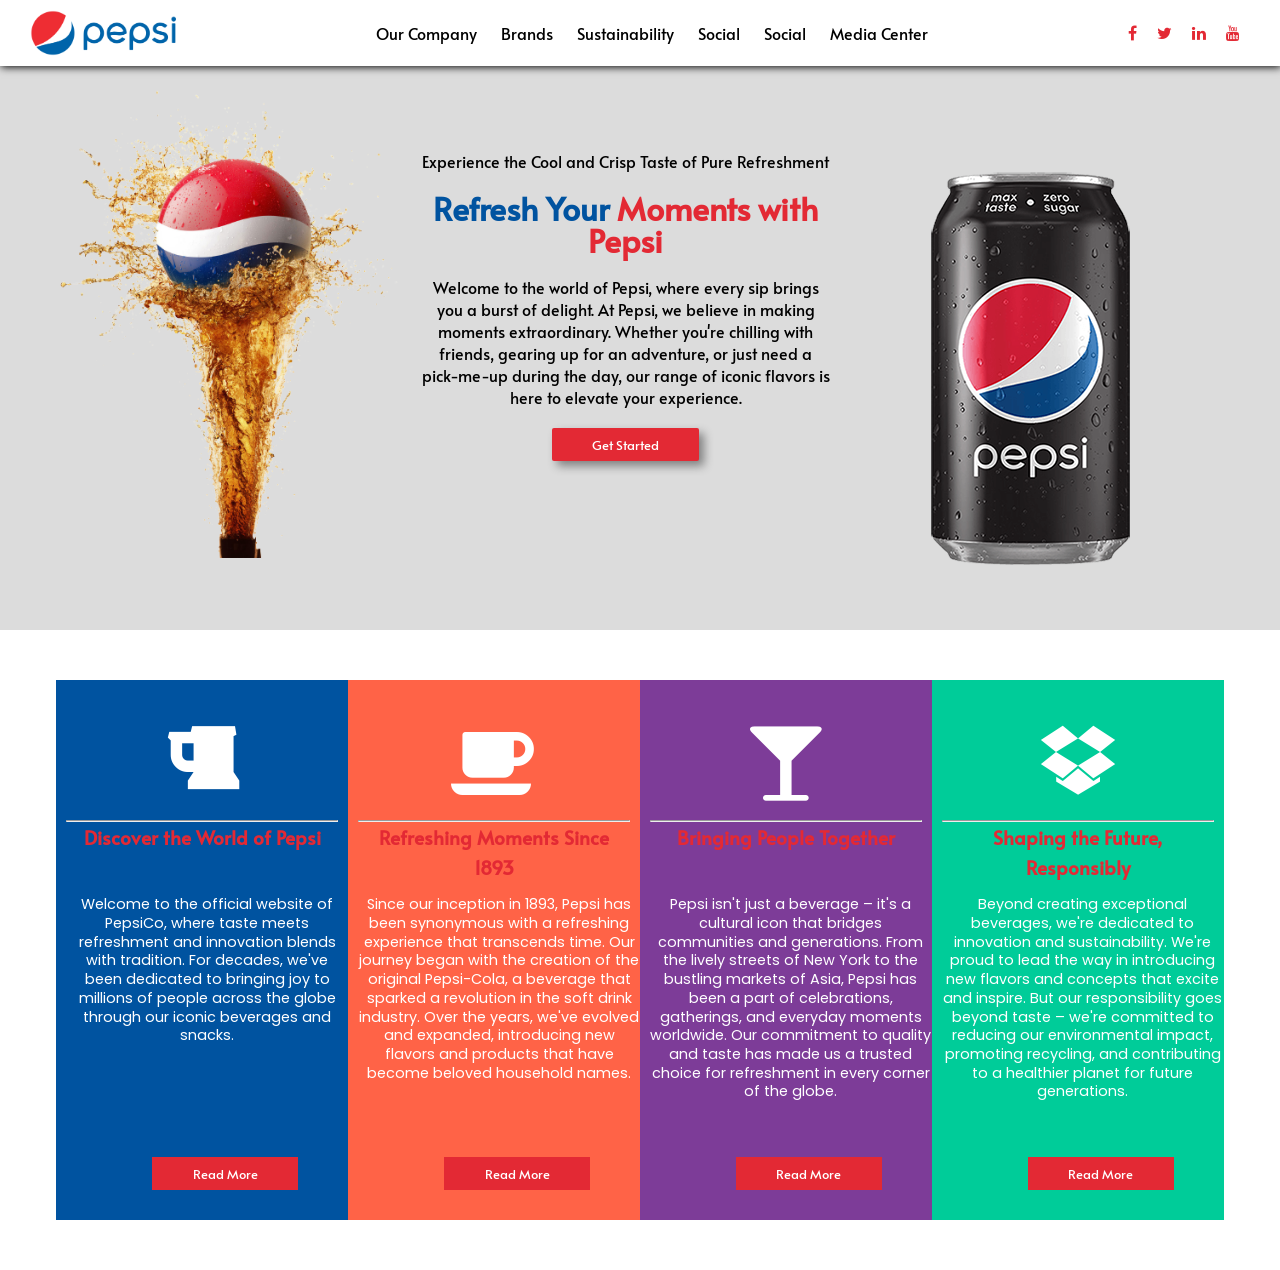
==== pepsi.html @ 83c87e74 "First Commit" ====
<!DOCTYPE html>
<html lang="en">
<head>
    <meta charset="UTF-8">
    <meta name="viewport" content="width=device-width, initial-scale=1.0">
    <link rel="stylesheet" href="https://cdnjs.cloudflare.com/ajax/libs/font-awesome/4.7.0/css/font-awesome.min.css">
    <!-- <link rel="stylesheet" href="https://cdn.jsdelivr.net/npm/bootstrap@5.3.0/dist/css/bootstrap.min.css"> -->
    <link rel="stylesheet" href="pepsi.css">
    <title>Pepsi</title>
</head>
<body>
     <!-- HEADER -->
    <nav>
        <img src="pepsi images/logo.png" alt="" class="logo">
        <ul>
            <li>
                <a href="">Our Company</a></li>
            <li>
                <a href="">Brands</a>
            </li>
            <li>
                <a href="">Sustainability</a>
            </li>
            <li>
                <a href="">Social</a>
            </li>
            <li>
                <a href="">Social</a>
            </li>
            <li>
                <a href="">Media Center</a>
            </li>
        </ul>
       <div class="icons">
            <i class="fa fa-facebook" aria-hidden="true"></i>
            <i class="fa fa-twitter" aria-hidden="true"></i>
            <i class="fa fa-linkedin" aria-hidden="true"></i>
            <i class="fa fa-youtube" aria-hidden="true"></i>
       </div>
    </nav>

    <!-- HERO SECTION -->
    <div class="hero">
        <img src="pepsi images/Pepsi Splash.png" alt="" class="hero_1">
        <div class="hero_content">
            <p>Experience the Cool and Crisp Taste of Pure Refreshment</p>
            <h1>Refresh Your <span>Moments with Pepsi</span> </h1>
            <p>Welcome to the world of Pepsi, where every sip brings you a burst of delight.
            At Pepsi, we believe in making moments extraordinary. Whether you're chilling with friends, gearing up for an adventure, or just need a pick-me-up during the day, our range of iconic flavors is here to elevate your experience.</p>

            <button class="cta">Get Started</button>
        </div>

        <img src="pepsi images/hero.png" alt="" class="hero_2">
    </div>

    <!-- ABOUT US SECTION -->
    <div class="about_us">
        <div class="card_section">
            <div class="card card_1">
                <i class="fa fa-beer" aria-hidden="true"></i>
                <div class="about_content">
                    <!-- <p>About PepsiCo</p> -->
                    <hr>
                    <h1>Discover the World of Pepsi</h1>
                    <p>Welcome to the official website of PepsiCo, where taste meets refreshment and innovation blends with tradition. For decades, we've been dedicated to bringing joy to millions of people across the globe through our iconic beverages and snacks.</p>
                    <button type="button" class="btn btn-danger about_btn">Read More </button>
                </div>
            </div>

            <!-- card_2 -->
            <div class="card card_2">
                <i class="fa fa-coffee" aria-hidden="true"></i>
                <div class="about_content">
                    <!-- <p>Our Legacy</p> -->
                    <hr>
                    <h1>Refreshing Moments Since 1893</h1>
                    <p>Since our inception in 1893, Pepsi has been synonymous with a refreshing experience that transcends time. Our journey began with the creation of the original Pepsi-Cola, a beverage that sparked a revolution in the soft drink industry. Over the years, we've evolved and expanded, introducing new flavors and products that have become beloved household names.</p>
                    <button type="button" class="btn btn-danger about_btn">Read More </button>
                </div>
            </div>

            <!-- Card_3 -->
            <div class="card card_3">
                <i class="fa fa-glass" aria-hidden="true"></i>
                <div class="about_content">
                    <!-- <p>A Global Icon</p> -->
                    <hr>
                    <h1>Bringing People Together</h1>
                    <p>Pepsi isn't just a beverage – it's a cultural icon that bridges communities and generations. From the lively streets of New York to the bustling markets of Asia, Pepsi has been a part of celebrations, gatherings, and everyday moments worldwide. Our commitment to quality and taste has made us a trusted choice for refreshment in every corner of the globe.</p>
                    <button type="button" class="btn btn-danger about_btn">Read More </button>
                </div>
            </div>

            <!-- Card_4 -->
            <div class="card card_4">
                <i class="fa fa-dropbox" aria-hidden="true"></i>
                <div class="about_content">
                    <!-- <p>Innovation and Sustainability</p> -->
                    <hr>
                    <h1>Shaping the Future, Responsibly</h1>
                    <p>Beyond creating exceptional beverages, we're dedicated to innovation and sustainability. We're proud to lead the way in introducing new flavors and concepts that excite and inspire. But our responsibility goes beyond taste – we're committed to reducing our environmental impact, promoting recycling, and contributing to a healthier planet for future generations.</p>
                    <button type="button" class="btn btn-danger about_btn">Read More </button>
                </div>
            </div>
        </div>
    </div>
</body>
</html>
---- pepsi.css ----
@import url('https://fonts.googleapis.com/css2?family=Alata&family=Montserrat:ital,wght@0,100;0,200;0,300;0,400;0,500;0,600;0,700;0,800;0,900;1,100;1,200;1,300;1,400;1,600;1,700;1,800;1,900&family=Poppins:ital,wght@0,100;0,400;0,500;0,600;0,700;0,800;0,900;1,100;1,400;1,500;1,600;1,700;1,800;1,900&display=swap');
@font-face {
    font-family: cocacola;
    src: url(fonts/Loki\ Cola.TTF);
}
@font-face {
    font-family: tesla;
    src: url(fonts/TESLA.ttf);
}
:root {
    --pepsi-blue: #0053a0;
    --pepsi-red: #e32934;
  }

*{
    padding: 0px;
    margin: 0px;
    font-family: 'Alata', sans-serif;
    box-sizing: border-box;
}
body{
    overflow-x: hidden;
}
nav{
   display: flex;
   justify-content: space-between;
   padding: 10px 30px;
   background-color: rgb(255, 255, 255);
   color: black;
   align-items: center;
   box-shadow: .5px .5px 8px;
   position: fixed;
   z-index: 3;
}

.logo{
    width:12%;
}

nav ul{
    display: flex;
    list-style: none;
    gap:24px;
}

nav ul li a:hover{
    color: var(--pepsi-red);
}
nav ul li a{
    text-decoration: none;
    color: black;
}
.icons{
   width: 10%;
   display: flex;
   gap:20px;
}
.icons .fa{
    color:var(--pepsi-red);
}
.icons .fa:hover{
   color: rgb(0, 0, 0);
}

.hero{
    background-color: gainsboro;
    height: 70vh;
    display: flex;
    justify-content:space-between;
    padding: 50px;
    align-items: center;
    position: relative;
}
.hero_1{
    transition: transform 0.3s, opacity 0.3s; 
    width: 31.5%;
}
.hero_content{
    width: 60%;
    font-family: Montserrat;
    text-align: center;
}

.hero_content h1{
    color: var(--pepsi-blue);
    line-height: 1;
    margin: 20px 0px;
}
.hero_content h1 span{
    color: var(--pepsi-red);
}
.hero_content p{
    font-weight: 300;
}
.cta{
    background-color: #e32934;
    margin: 20px 0px;
    height: 33px;
    padding: 0px 40px;
    border: none;
    color: white;
    border-radius: 2px;
    box-shadow: 5px 5px 10px gray;
    transition:all .3s;
}
.cta:hover{
    background-color: #a00000;
    transform: translateY(-2px);
}
.hero_2{
    margin-top: 100px;
    width: 40%;
}

/* About Us Section */
.about_us{
    margin: 30px 0px;
    padding: 20px 0px;
}
.card_section{
    width: 95%;
    display: flex;
    justify-content: center;
    margin: auto;
    /* gap:1%; */
    flex-wrap: wrap;
}
.card{
    min-width: 250px;
    width: 24%;
    padding: 20px 10px;
    text-align: center;
    color: white;
    position: relative;
    height: 60vh;
    /* border-radius: 4px; */
}
.card_1{
    background-color: #0053A0;
}
.card_2{
    background-color: #FF6347;
}
/* .card_2 .about_btn{
    background-color: var(--pepsi-);
} */
.card_3{
    background-color:  #7D3C98;
}
.card_4{
    background-color: #00CC99;
}

.card .fa{ 
    font-size: 80px;
    margin:20px auto;
}
.card p{
    margin:10px 0px;
    font-size: .9rem;
    font-family: "Poppins";
    line-height: 1.3;
    position: absolute;
    top:38%;
}
.about_content h1{
    line-height: 1.9rem;
    font-size: 1.2rem;
    color: var(--pepsi-red);
    font-weight: 900;
}
.about_btn{
   position: absolute;
   bottom: 30px;
   margin-left: -50px;
   width: 50%;
   border: none;
   height: 33px;
   background-color: var(--pepsi-red);
   color: white;
}
.about_btn:hover{
    background-color: #d64952;
}
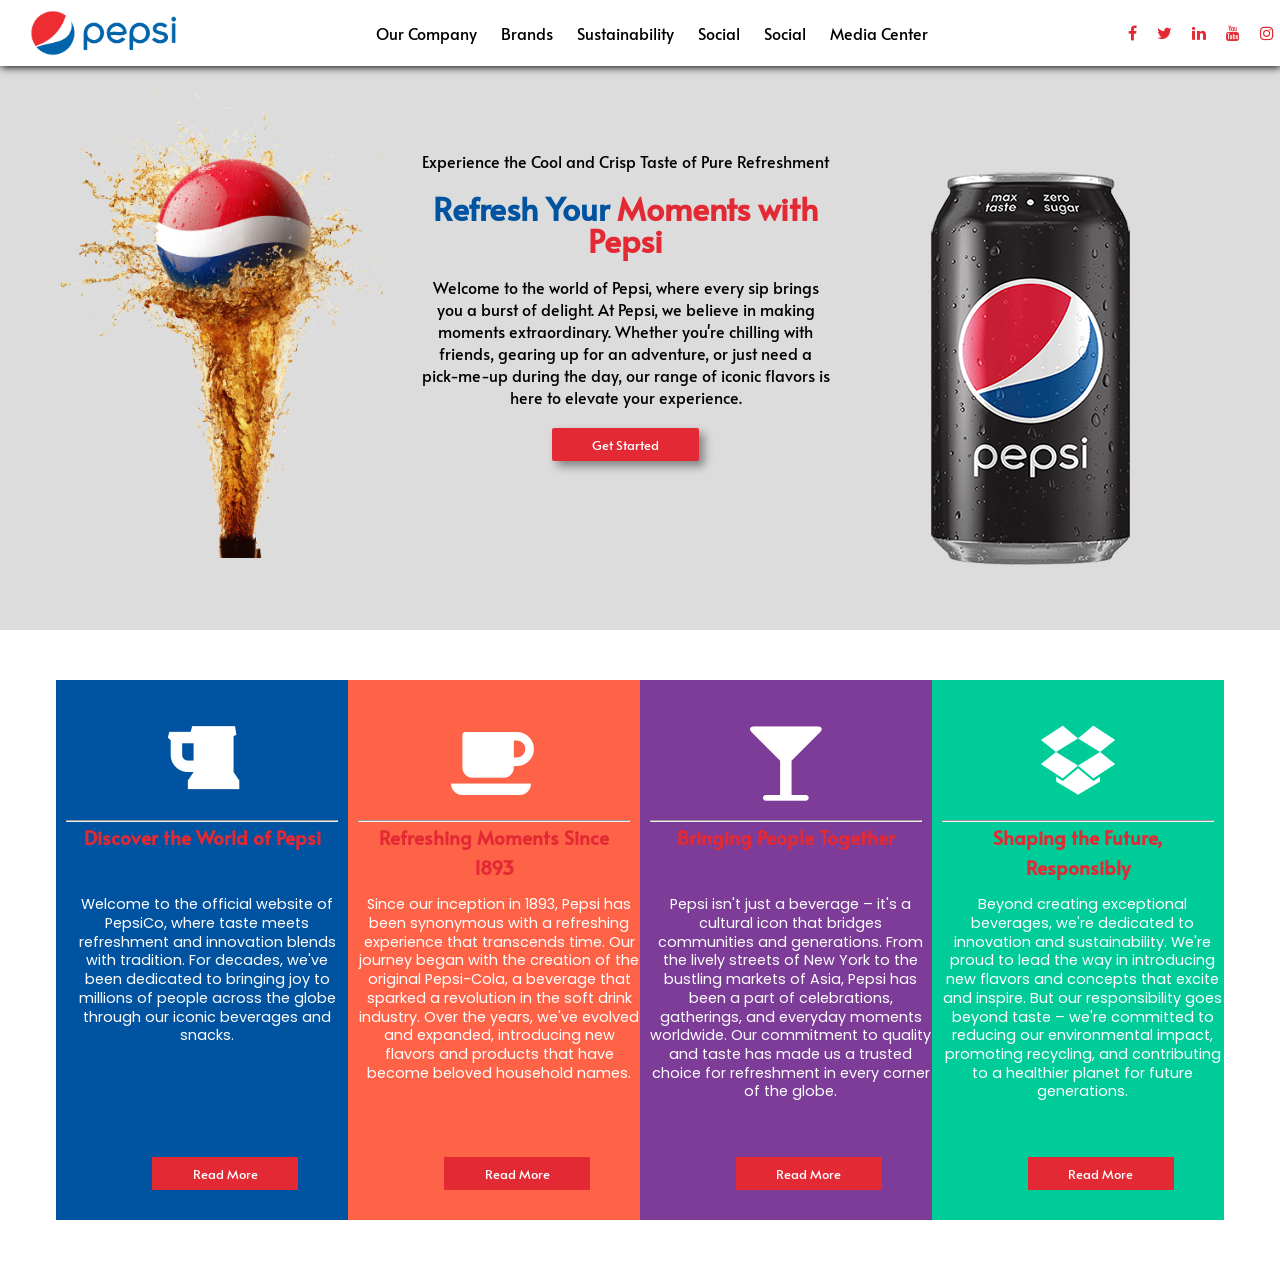
==== commit ce1d3d49: "Second Commit" ====
--- a/pepsi.html
+++ b/pepsi.html
@@ -36,6 +36,7 @@
             <i class="fa fa-twitter" aria-hidden="true"></i>
             <i class="fa fa-linkedin" aria-hidden="true"></i>
             <i class="fa fa-youtube" aria-hidden="true"></i>
+            <i class="fa fa-instagram" aria-hidden="true"></i>
        </div>
     </nav>
 
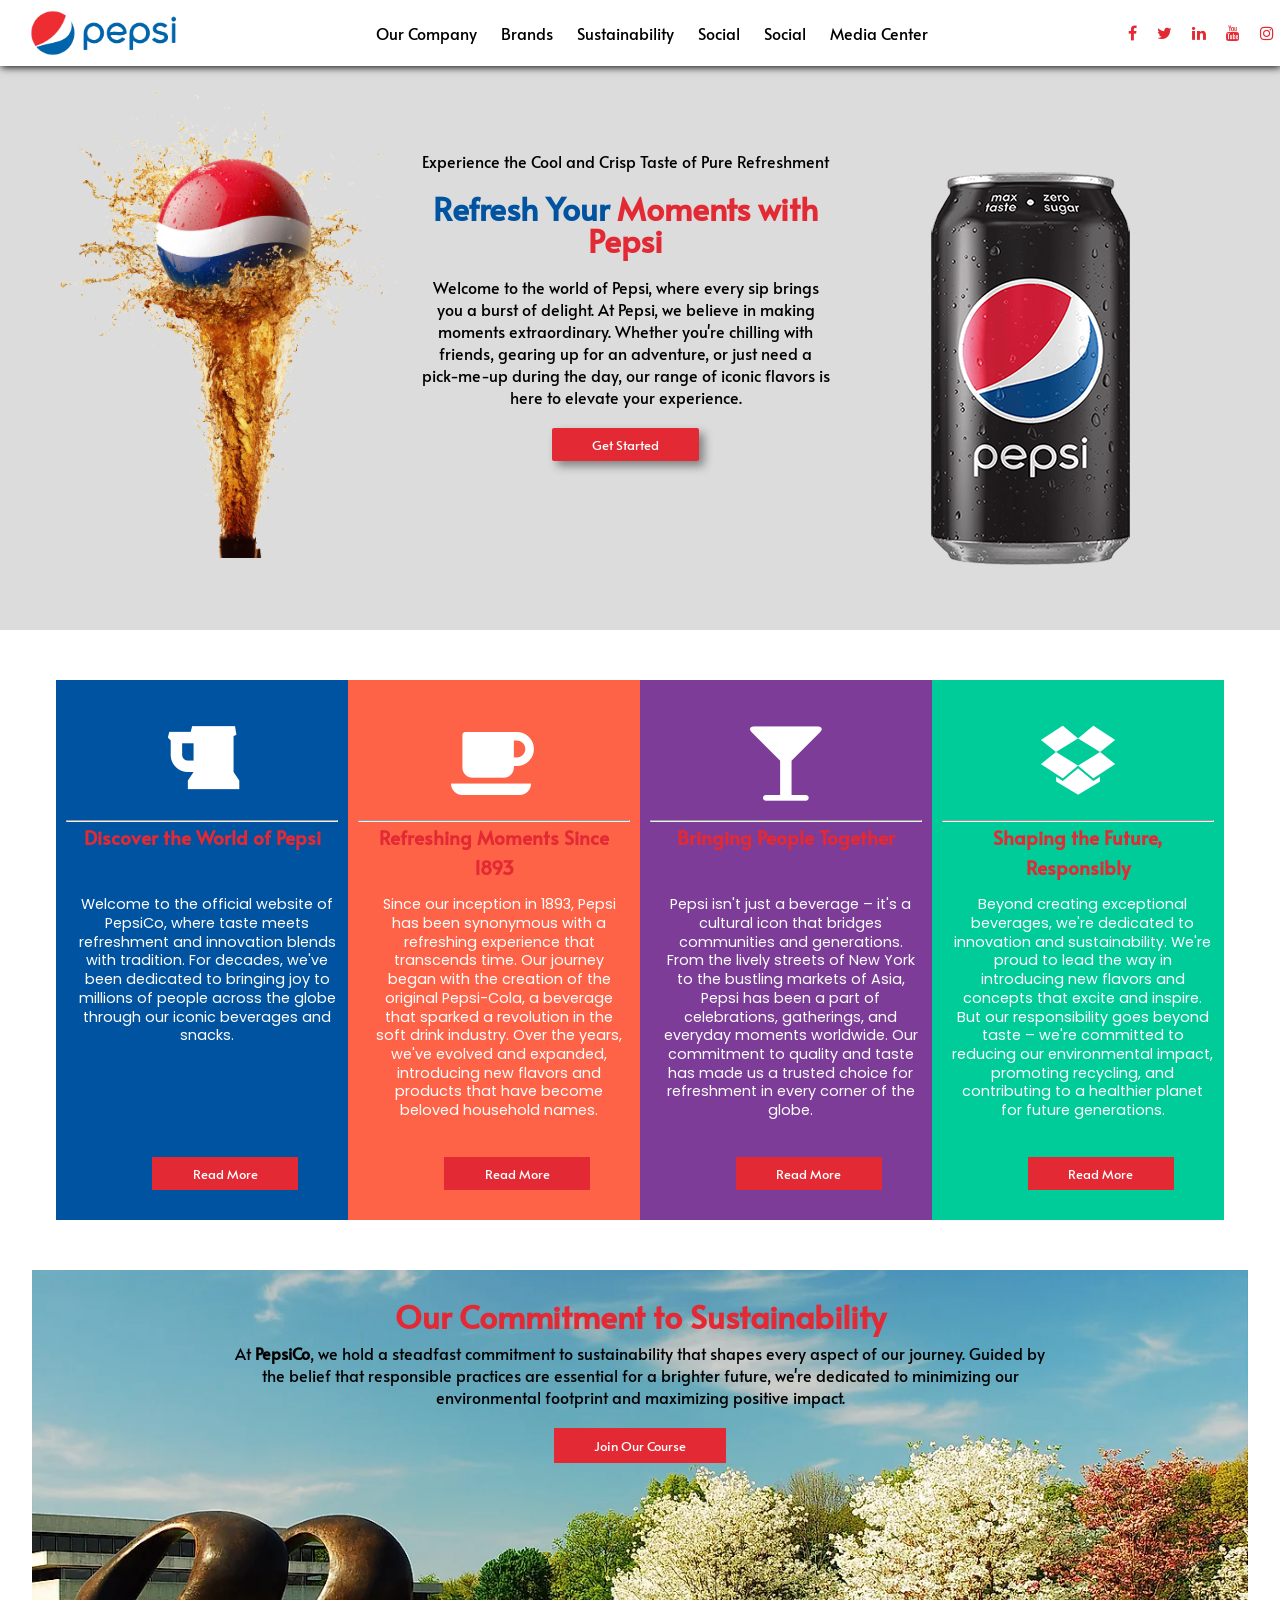
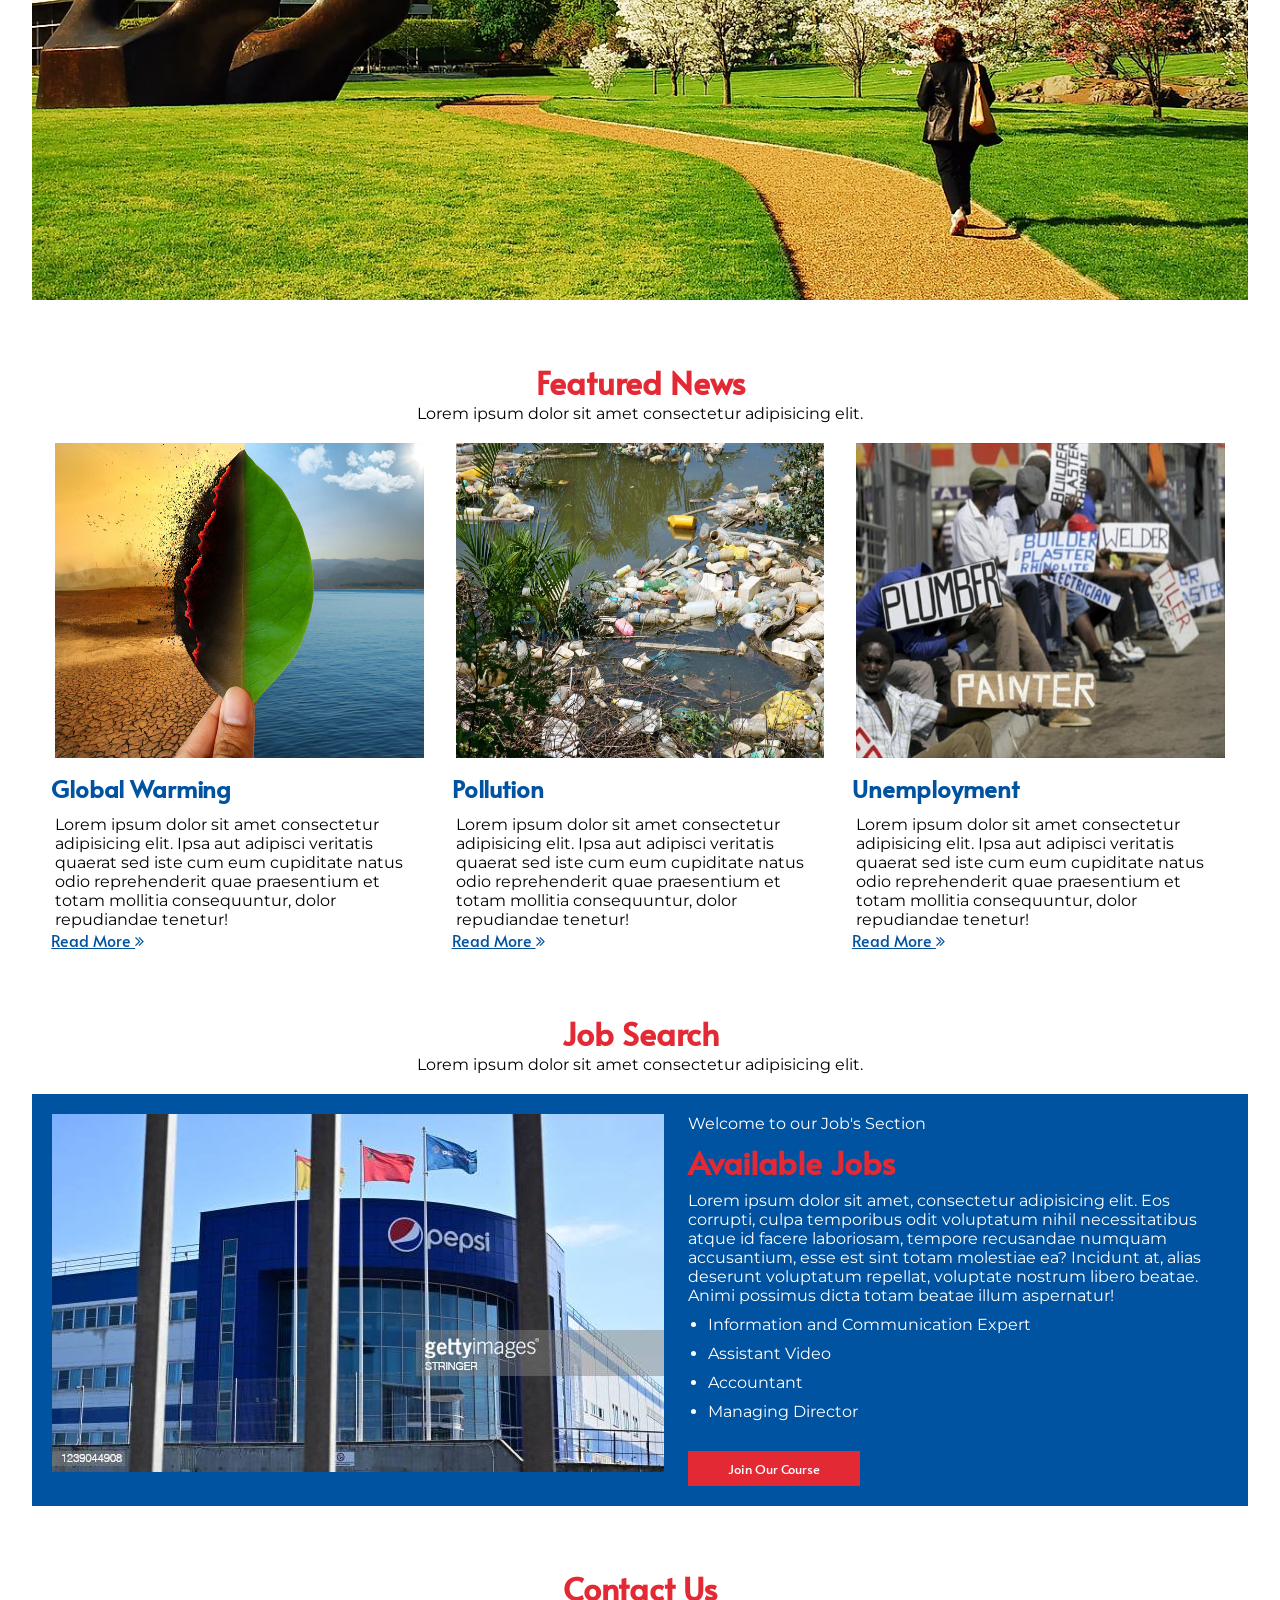
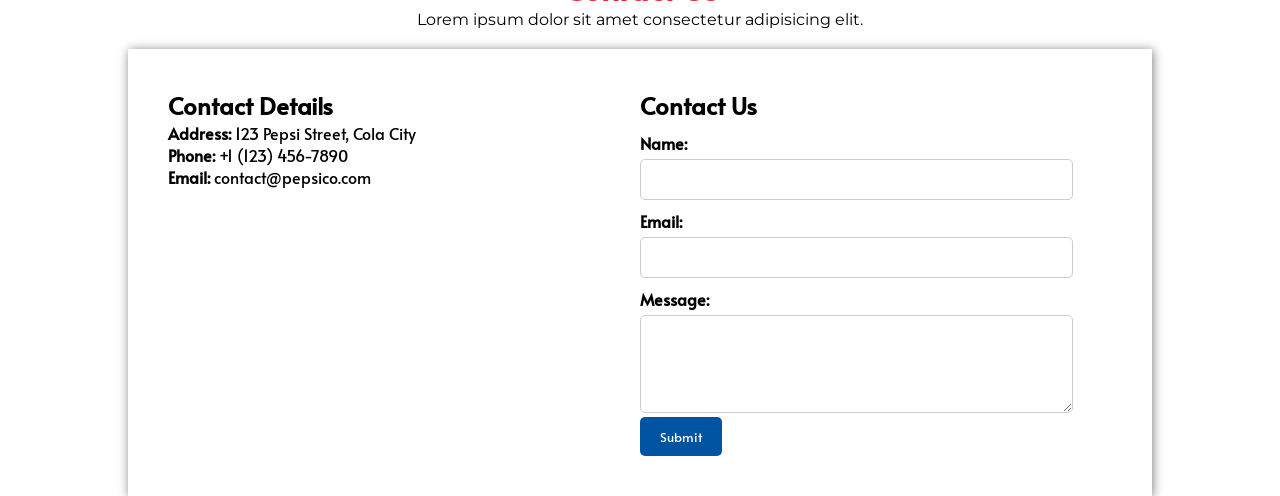
==== commit b1d27fe7: "Third Commit" ====
--- a/pepsi.html
+++ b/pepsi.html
@@ -4,6 +4,7 @@
     <meta charset="UTF-8">
     <meta name="viewport" content="width=device-width, initial-scale=1.0">
     <link rel="stylesheet" href="https://cdnjs.cloudflare.com/ajax/libs/font-awesome/4.7.0/css/font-awesome.min.css">
+    
     <!-- <link rel="stylesheet" href="https://cdn.jsdelivr.net/npm/bootstrap@5.3.0/dist/css/bootstrap.min.css"> -->
     <link rel="stylesheet" href="pepsi.css">
     <title>Pepsi</title>
@@ -106,5 +107,111 @@
             </div>
         </div>
     </div>
+
+    <!-- SUSTAINABILITY -->
+    <div class="sustainability">
+         <h1 class="sustainability_header">Our Commitment to Sustainability</h1>
+         <p>At <b>PepsiCo</b>, we hold a steadfast commitment to sustainability that shapes every aspect of our journey. Guided by the belief that responsible practices are essential for a brighter future, we're dedicated to minimizing our environmental footprint and maximizing positive impact. </p>
+
+         <button class="sustainability_btn">
+            Join Our Course
+         </button>
+    </div>
+
+    <!-- FEATURED NEWS-->
+    <div class="featured_news">
+        <h1 class="section_header">Featured News</h1>
+        <p class="section_text">Lorem ipsum dolor sit amet consectetur adipisicing elit.</p>
+
+        <div class="featured_cards">
+            <div class="f_card">
+                <img src="pepsi images/Featured News 1.jpg" alt="" class="featured_img">
+                <h2>Global Warming</h2>
+                <p>Lorem ipsum dolor sit amet consectetur adipisicing elit. Ipsa aut adipisci veritatis quaerat sed iste cum eum cupiditate natus odio reprehenderit quae praesentium et totam mollitia consequuntur, dolor repudiandae tenetur!</p>
+                <a href="http://" target="_blank" class="card_link" rel="noopener noreferrer">Read More <i class="fa fa-angle-double-right" aria-hidden="true"></i></a>
+            </div>
+
+            <div class="f_card">
+                <img src="pepsi images/Water pollutions.webp" alt="" class="featured_img">
+                <h2>Pollution</h2>
+                <p>Lorem ipsum dolor sit amet consectetur adipisicing elit. Ipsa aut adipisci veritatis quaerat sed iste cum eum cupiditate natus odio reprehenderit quae praesentium et totam mollitia consequuntur, dolor repudiandae tenetur!</p>
+                <a href="http://" target="_blank" class="card_link" rel="noopener noreferrer">Read More <i class="fa fa-angle-double-right" aria-hidden="true"></i></a>
+            </div>
+
+            <div class="f_card">
+                <img src="pepsi images/Unemployment.jpg" alt="" class="featured_img">
+                <h2>Unemployment</h2>
+                <p>Lorem ipsum dolor sit amet consectetur adipisicing elit. Ipsa aut adipisci veritatis quaerat sed iste cum eum cupiditate natus odio reprehenderit quae praesentium et totam mollitia consequuntur, dolor repudiandae tenetur!</p>
+                <a href="http://" target="_blank" class="card_link" rel="noopener noreferrer">Read More <i class="fa fa-angle-double-right" aria-hidden="true"></i></a>
+            </div>
+        </div>  
+    </div>
+
+    <!-- Jobs -->
+    <div class="jobs">
+        <h1 class="section_header">Job Search</h1>
+        <p class="section_text">Lorem ipsum dolor sit amet consectetur adipisicing elit.</p>
+
+        <div class="jobs_display">
+            <img src="pepsi images/About.jpg" alt="">
+
+            <div class="jobs_content">
+                <p>Welcome to our Job's Section</p>
+                <h1>Available Jobs</h1>
+               
+                <p>Lorem ipsum dolor sit amet, consectetur adipisicing elit. Eos corrupti, culpa temporibus odit voluptatum nihil necessitatibus atque id facere laboriosam, tempore recusandae numquam accusantium, esse est sint totam molestiae ea?
+                Incidunt at, alias deserunt voluptatum repellat, voluptate nostrum libero beatae. </p>
+                
+                <p>Animi possimus dicta totam beatae illum aspernatur!</p>
+                <ul class="job_listing">
+                    <li>Information and Communication Expert</li>
+                    <li>Assistant Video</li>
+                    <li>Accountant</li>
+                    <li>Managing Director</li>
+                </ul>
+
+                <button class="sustainability_btn">
+                    Join Our Course
+                 </button>
+                
+            </div>
+        </div>
+    </div>
+
+    <div class="contact-us">
+        <h1 class="section_header">Contact Us</h1>
+        <p class="section_text">Lorem ipsum dolor sit amet consectetur adipisicing elit.</p>
+     
+        <div class="contact-container">
+            <div class="contact-details">
+                <h2>Contact Details</h2>
+                <p><strong>Address:</strong> 123 Pepsi Street, Cola City</p>
+                <p><strong>Phone:</strong> +1 (123) 456-7890</p>
+                <p><strong>Email:</strong> contact@pepsico.com</p>
+            </div>
+            <div class="contact-form">
+                <h2>Contact Us</h2>
+                <form action="submit_form.php" method="post">
+                    <label for="name">Name:</label>
+                    <input type="text" id="name" name="name" required>
+                    
+                    <br>
+    
+                    <label for="email">Email:</label>
+                    <input type="email" id="email" name="email" required>
+    
+                    <br>
+                    
+                    <label for="message">Message:</label>
+                    <textarea id="message" name="message" rows="4" required></textarea>
+    
+                    <br>
+                    
+                    <button type="submit" class="form_submit">Submit</button>
+                </form>
+            </div>
+        </div>
+       
+    </div>
 </body>
 </html>
--- a/pepsi.css
+++ b/pepsi.css
@@ -156,7 +156,7 @@
     margin:20px auto;
 }
 .card p{
-    margin:10px 0px;
+    margin:10px;
     font-size: .9rem;
     font-family: "Poppins";
     line-height: 1.3;
@@ -181,4 +181,165 @@
 }
 .about_btn:hover{
     background-color: #d64952;
+}
+
+.sustainability{
+    background-image: url(pepsi\ images/CTA.webp);
+    height: 70vh;
+    width: 95%;
+    margin: 10px auto;
+    background-size: cover;
+    background-position: center;
+
+    display: flex;
+    align-items: center;
+    justify-content: start;
+    padding: 20px;
+    flex-direction: column;
+    text-align: center;
+}
+.sustainability_header{
+    color: var(--pepsi-red);
+    margin: 4px 0px;
+}
+.sustainability p{
+    width: 70%;
+    margin:0px auto;
+}
+.sustainability_btn{
+    margin-top: 20px;
+    height: 35px;
+    padding: 0px 40px;
+    background-color: var(--pepsi-red);
+    color: white;
+    border: none;
+    outline: none;
+    transition: all .3s;
+}
+.sustainability_btn:hover{
+    background-color: #a00000;
+}
+
+
+
+/* Featured News */
+
+.section_header{
+    margin-top: 60px;
+    text-align: center;
+    color: var(--pepsi-red);
+}
+.section_text{
+    text-align: center;
+    margin-bottom: 20px;
+    font-family: "Montserrat";
+}
+.featured_cards{
+    display: flex;
+    justify-content: space-around;
+    gap: 2%;
+
+    width: 92%;
+    margin:auto;
+}
+.f_card{
+    width: 32%;
+}
+
+.featured_img{
+    width: 100%;
+    height: 35vh;
+    padding: 0px 4px;
+}
+.f_card h2{
+    color: var(--pepsi-blue);
+    margin: 10px 0px;
+}
+.f_card p{
+    font-family: "Montserrat";
+    font-size: 1rem;
+    /* text-align: justify; */
+    padding: 0px 4px;
+}
+.card_link{
+    color: var(--pepsi-blue);
+    margin: 80px 0px;
+}
+
+
+
+/* Jobs Section */
+.jobs_display{
+    gap: 2%;
+    display: flex;
+    width: 95%;
+    margin: auto;
+    align-items: start;
+    background-color: var(--pepsi-blue);
+    color: white;
+    padding: 20px;
+}
+
+.jobs_content p{
+    font-family: "Montserrat";
+}
+
+.jobs_content h1{
+    color: var(--pepsi-red);
+    margin: 7px 0px;
+}
+.job_listing li{
+    font-family: "Montserrat";
+    margin: 10px 20px;
+    /* font-weight: 300; */
+}
+
+.contact-container{
+    display: flex;
+    padding: 20px;
+    background-color: white;
+    box-shadow: 1px 1px 10px gray;
+    width: 80%;
+    margin: auto;
+}
+.contact-details, .contact-form {
+    width: 48%;
+    padding: 20px;
+    /* border: 1px solid #ccc; */
+    border-radius: 5px;
+}
+.contact-details h2 .contact-form h2{
+    color: var(--pepsi-red);
+}
+
+label {
+    display: block;
+    font-weight: bold;
+    margin-top: 10px;
+}
+
+input[type="text"],
+input[type="email"],
+textarea {
+    width: 100%;
+    padding: 10px;
+    margin-top: 5px;
+    border: 1px solid #ccc;
+    border-radius: 5px;
+    resize: vertical;
+}
+
+.form_submit {
+    display: inline-block;
+    padding: 10px 20px;
+    background-color: var(--pepsi-blue);
+    color: #fff;
+    border: none;
+    border-radius: 5px;
+    cursor: pointer;
+    transition: background-color 0.3s ease;
+}
+
+.form_submit:hover {
+    background-color: var(--pepsi-blue);
 }
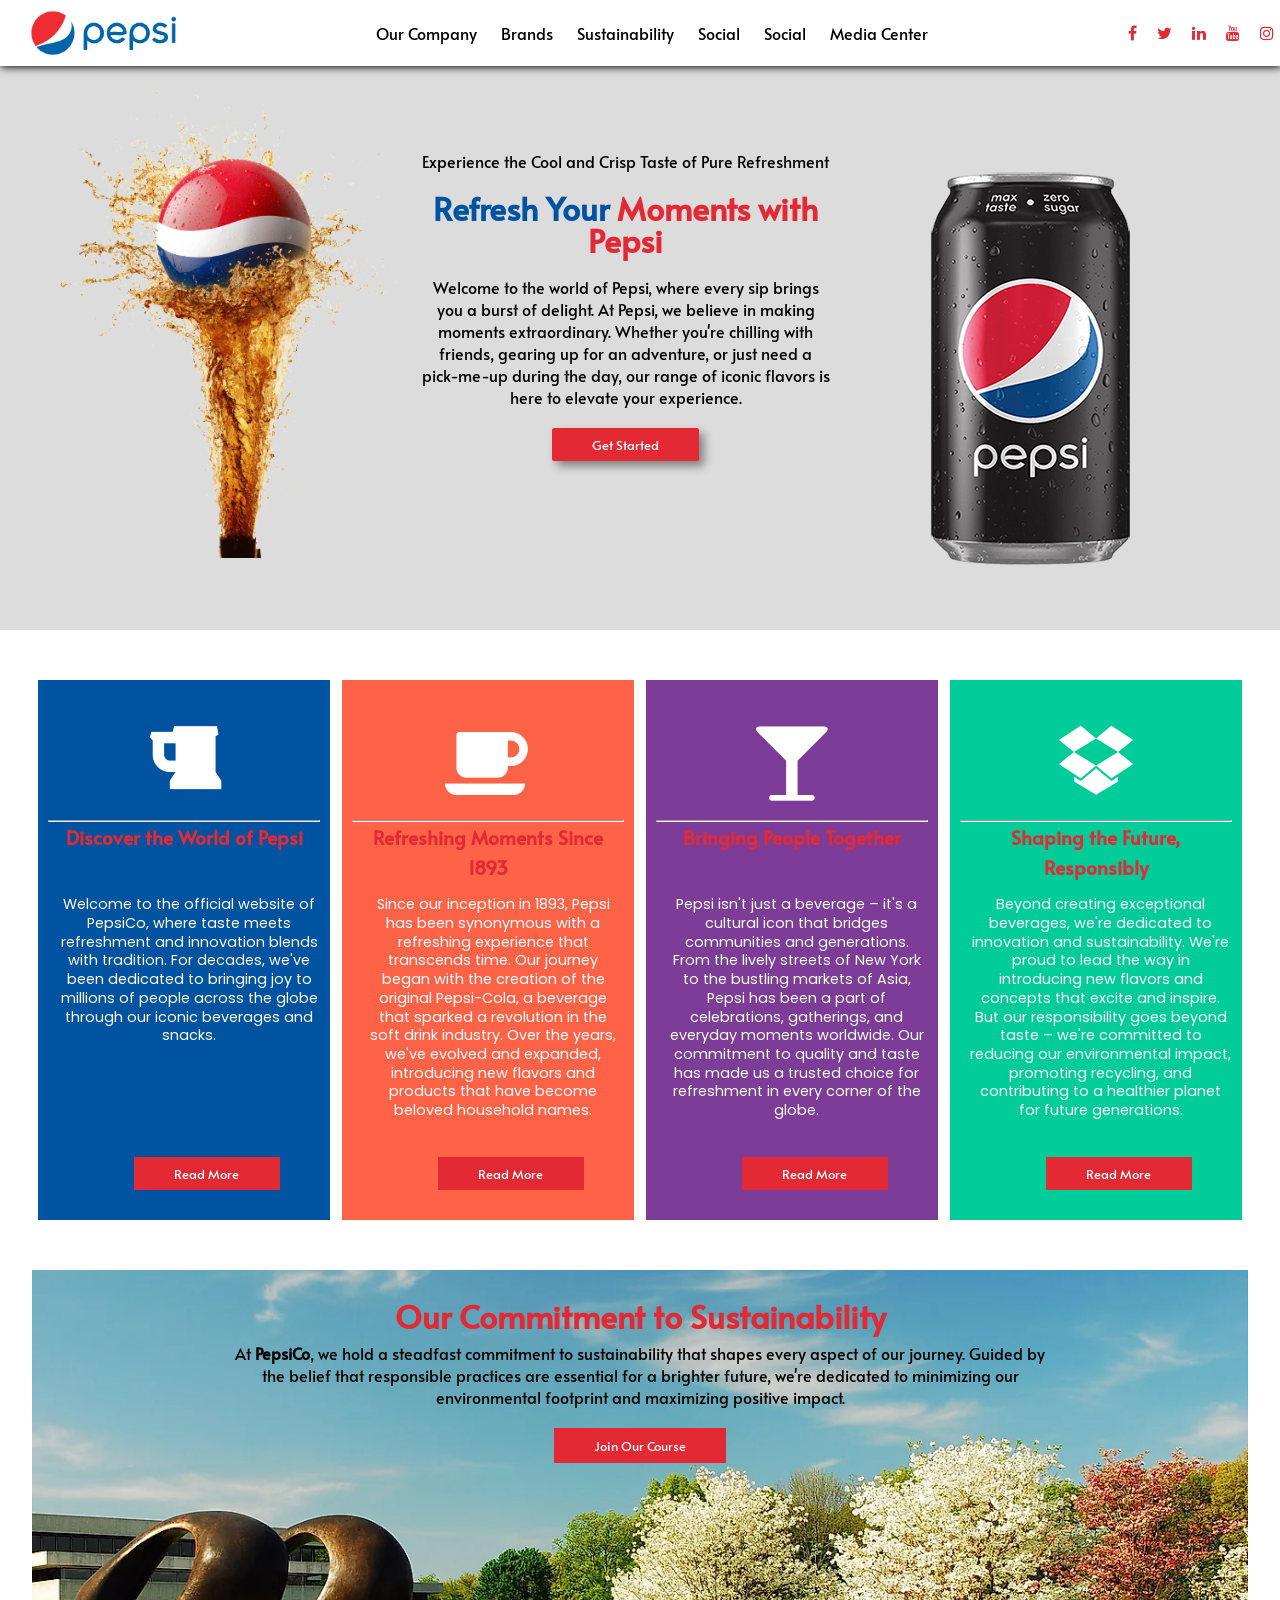
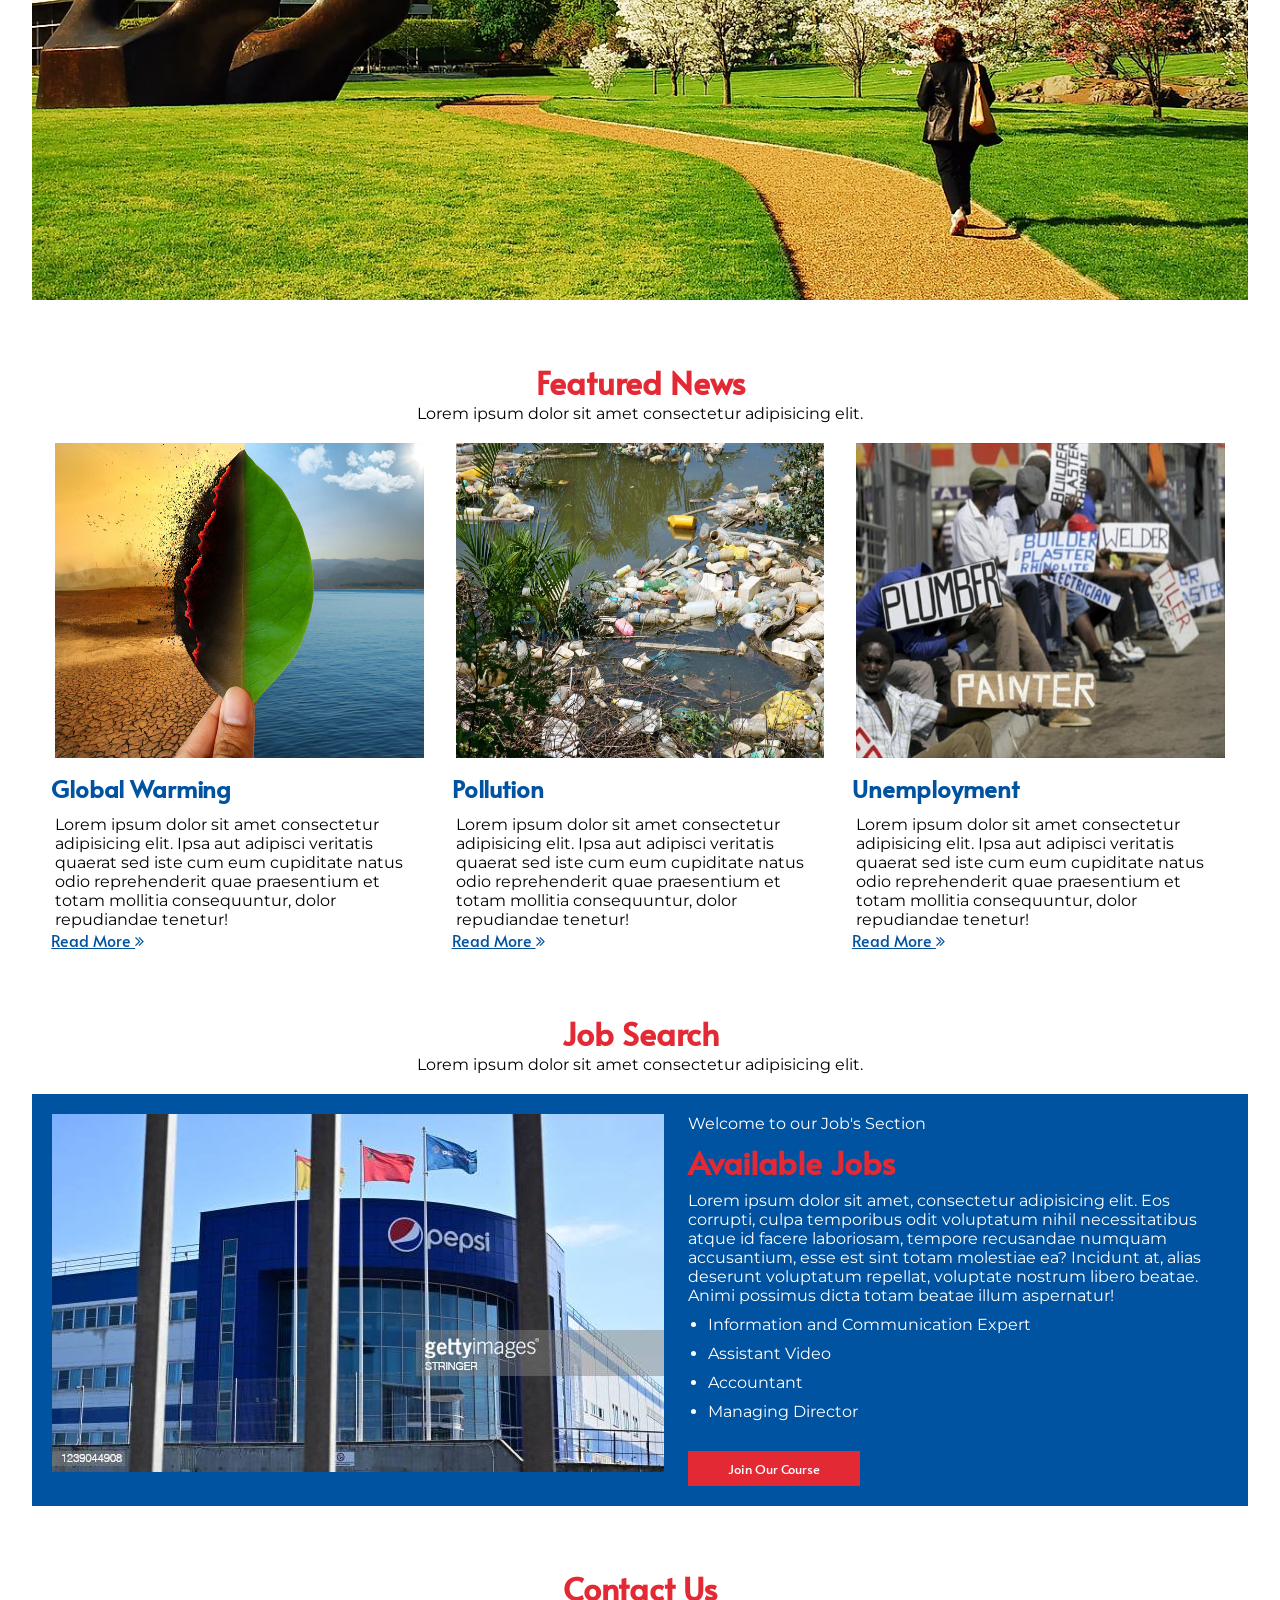
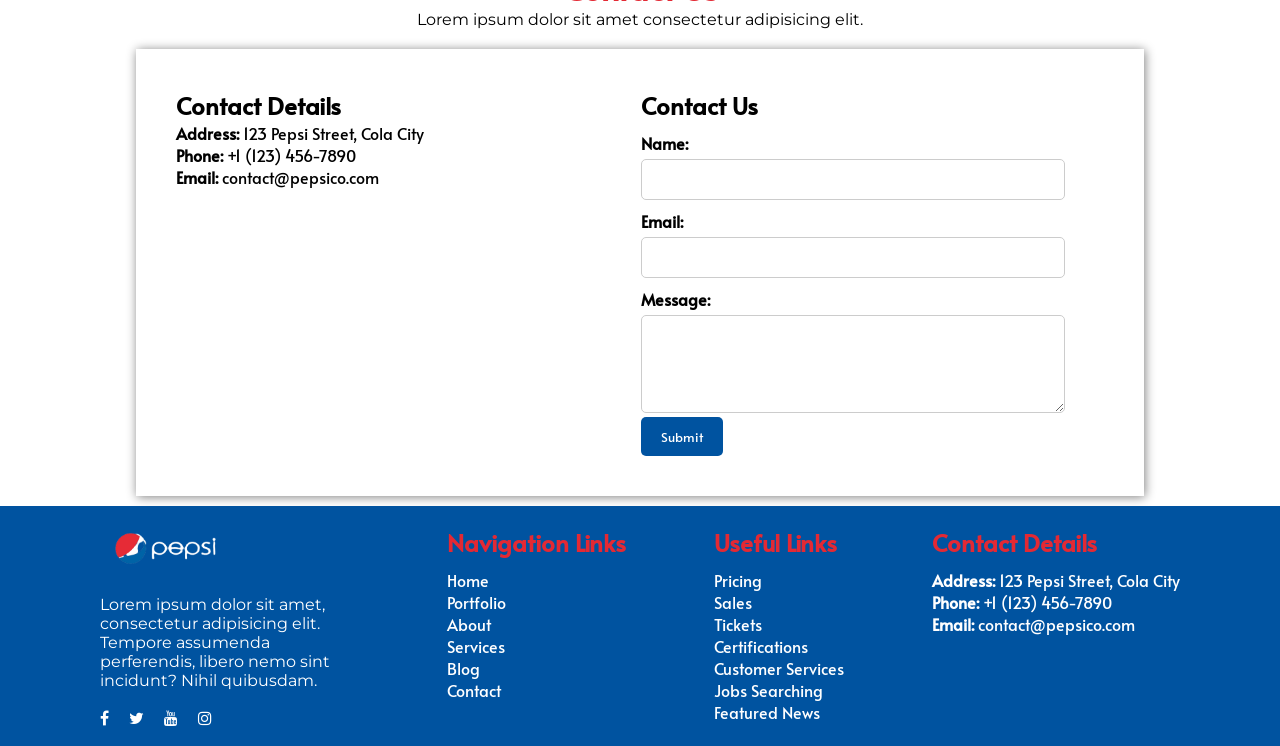
==== commit f58bf49c: "Fourth Commit" ====
--- a/pepsi.html
+++ b/pepsi.html
@@ -213,5 +213,51 @@
         </div>
        
     </div>
+
+    <div class="footer">
+        <div class="footer_side one">
+            <img src="pepsi images/pepsi_white.png" alt="" class="logo">
+            <p>Lorem ipsum dolor sit amet, consectetur adipisicing elit. Tempore assumenda perferendis, libero nemo sint incidunt? Nihil quibusdam. </p>
+
+            <div class="footer_icons">
+                <i class="fa fa-facebook" aria-hidden="true"></i>
+                <i class="fa fa-twitter" aria-hidden="true"></i>
+                <i class="fa fa-youtube" aria-hidden="true"></i>
+                <i class="fa fa-instagram" aria-hidden="true"></i>
+            </div>
+        </div>
+
+        <div class="footer_side">
+            <h2>Navigation Links</h2>
+            <ul>
+                <li>Home</li>
+                <li>Portfolio</li>
+                <li>About</li>
+                <li>Services</li>
+                <li>Blog</li>
+                <li>Contact</li>
+            </ul>
+        </div>
+
+        <div class="footer_side">
+            <h2>Useful Links</h2>
+            <ul>
+                <li>Pricing</li>
+                <li>Sales</li>
+                <li>Tickets</li>
+                <li>Certifications</li>
+                <li>Customer Services</li>
+                <li>Jobs Searching</li>
+                <li>Featured News</li>
+            </ul>
+        </div>
+
+        <div class="footer_side">
+            <h2>Contact Details</h2>
+            <p><strong>Address:</strong> 123 Pepsi Street, Cola City</p>
+            <p><strong>Phone:</strong> +1 (123) 456-7890</p>
+            <p><strong>Email:</strong> contact@pepsico.com</p>
+        </div>
+    </div>
 </body>
 </html>
--- a/pepsi.css
+++ b/pepsi.css
@@ -122,7 +122,7 @@
     display: flex;
     justify-content: center;
     margin: auto;
-    /* gap:1%; */
+    gap:1%;
     flex-wrap: wrap;
 }
 .card{
@@ -294,6 +294,11 @@
     /* font-weight: 300; */
 }
 
+
+/* Contact Us */
+.contact-us{
+    margin: 10px;
+}
 .contact-container{
     display: flex;
     padding: 20px;
@@ -327,6 +332,8 @@
     border: 1px solid #ccc;
     border-radius: 5px;
     resize: vertical;
+    /* outline: 1px solid var(--pepsi-blue); */
+    outline: none;
 }
 
 .form_submit {
@@ -342,4 +349,41 @@
 
 .form_submit:hover {
     background-color: var(--pepsi-blue);
+}
+
+/* Footer */
+.footer{
+    background-color: var(--pepsi-blue);
+    color: white;
+
+    display: flex;
+    justify-content: space-between;
+    padding: 20px 100px;
+    font-family: "Montserrat";
+}
+.footer_icons{
+    display: flex;
+    gap: 20px;
+}
+.one{
+    width: 24%;
+}
+.one img{
+    width: 50%;
+    margin-bottom: 20px;
+}
+.one p{
+    font-family: "Montserrat";
+    margin-bottom: 20px;
+}
+
+.footer_side h2{
+    color: var(--pepsi-red);
+    margin-bottom: 10px;
+}
+.footer_side ul{
+    list-style: none;
+}
+.footer_side ul li:hover{
+     color: var(--pepsi-blue);
 }
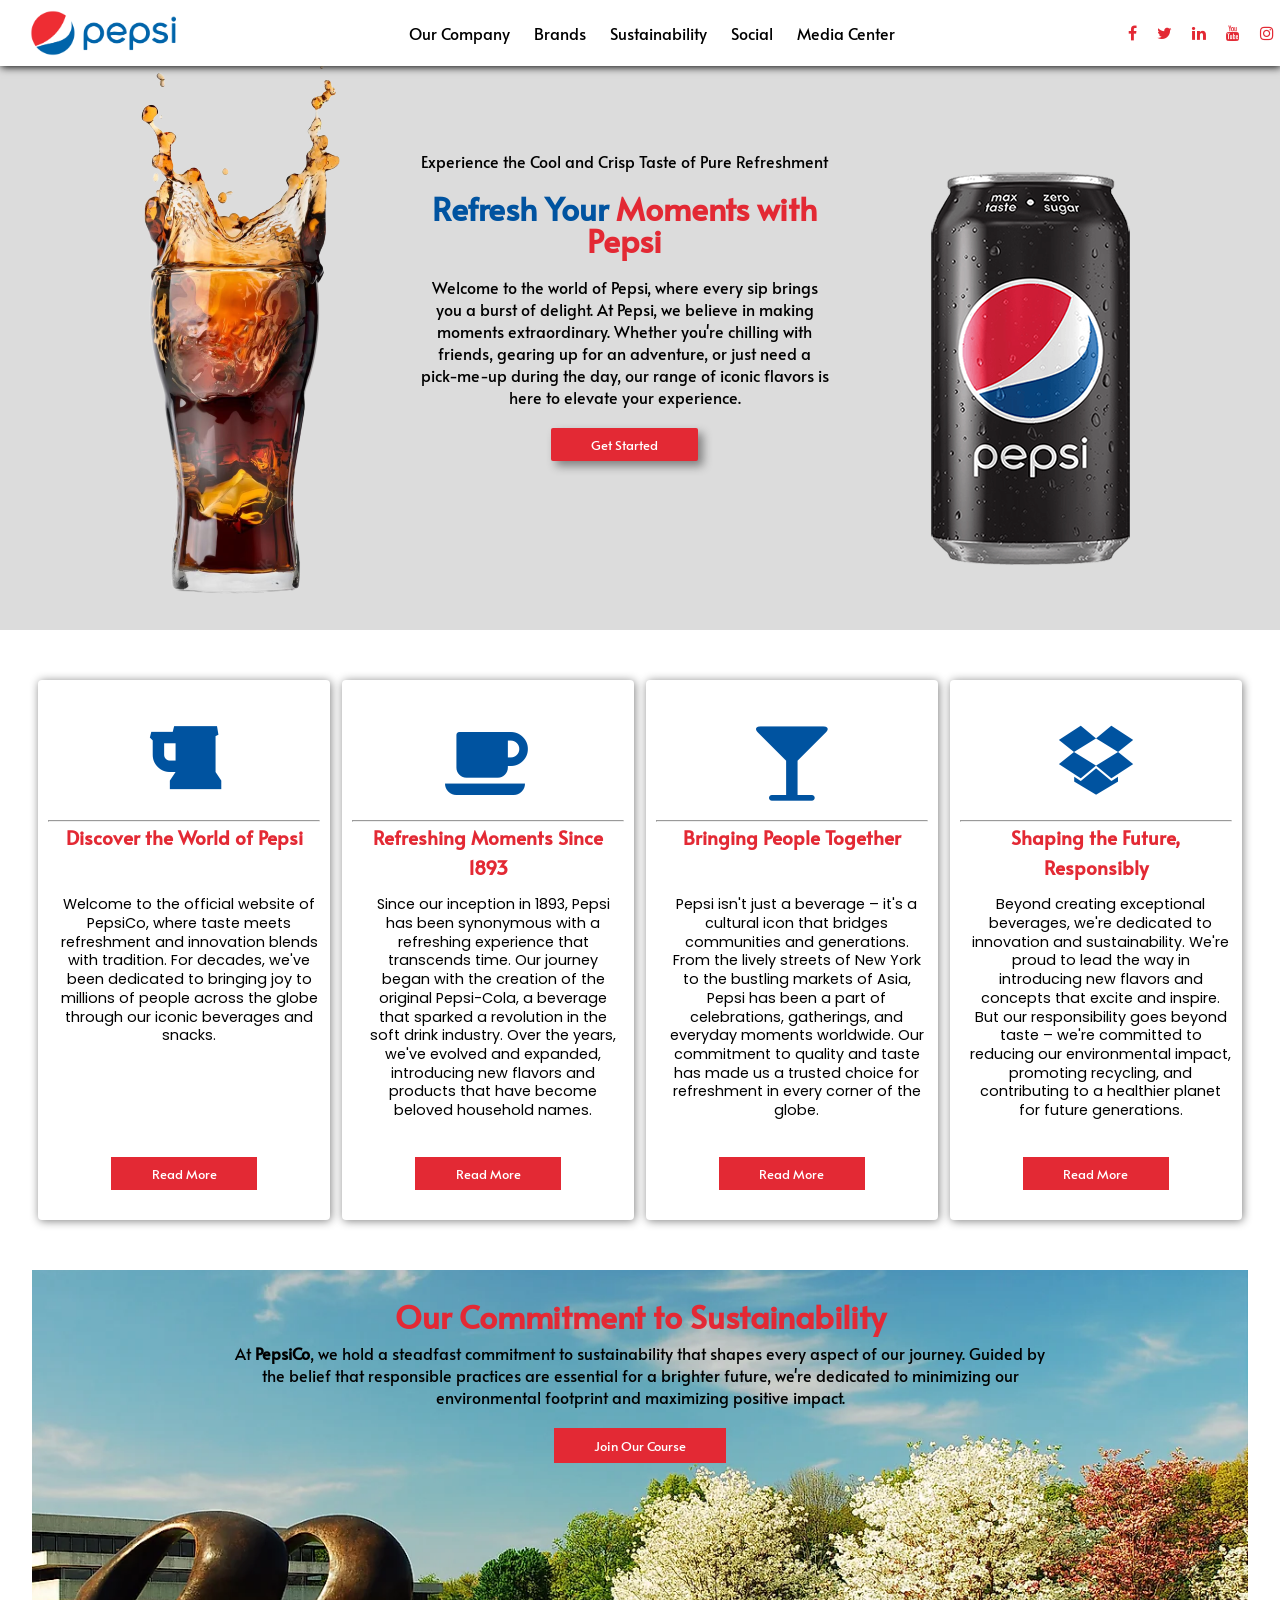
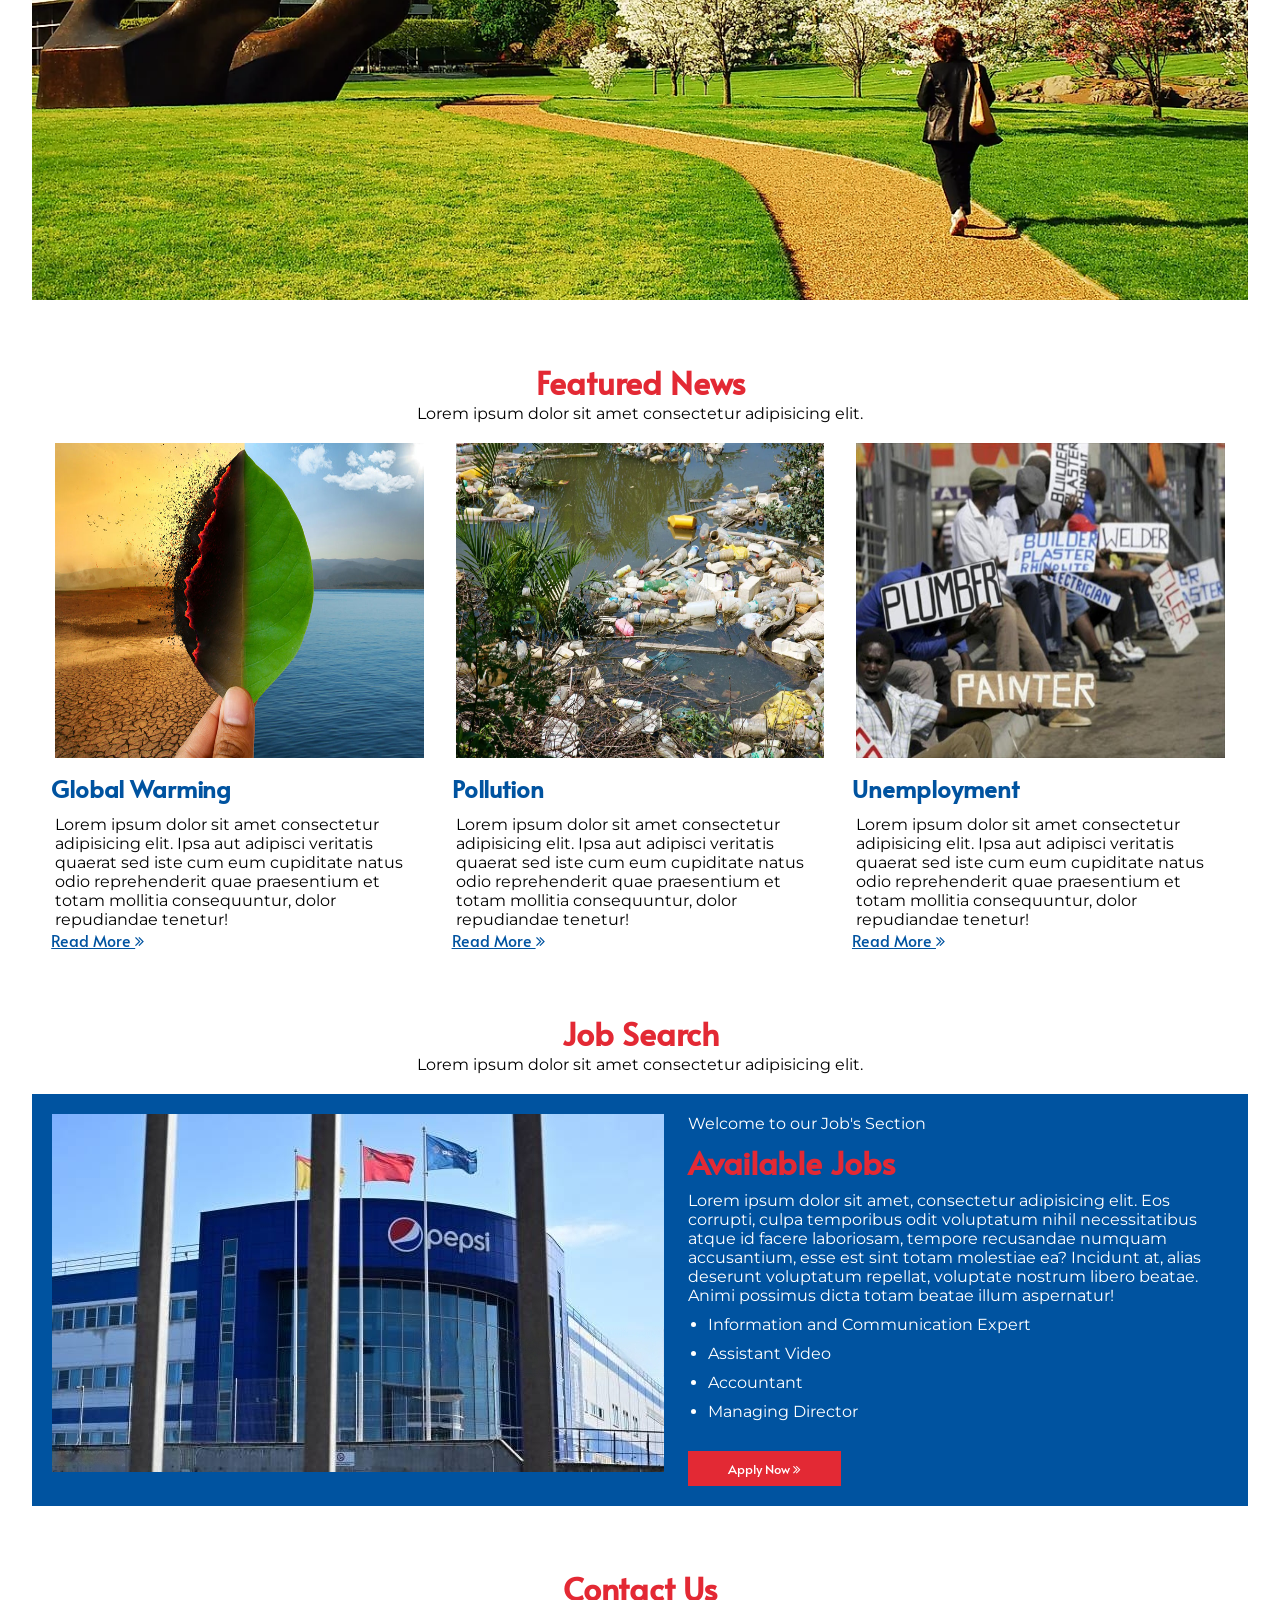
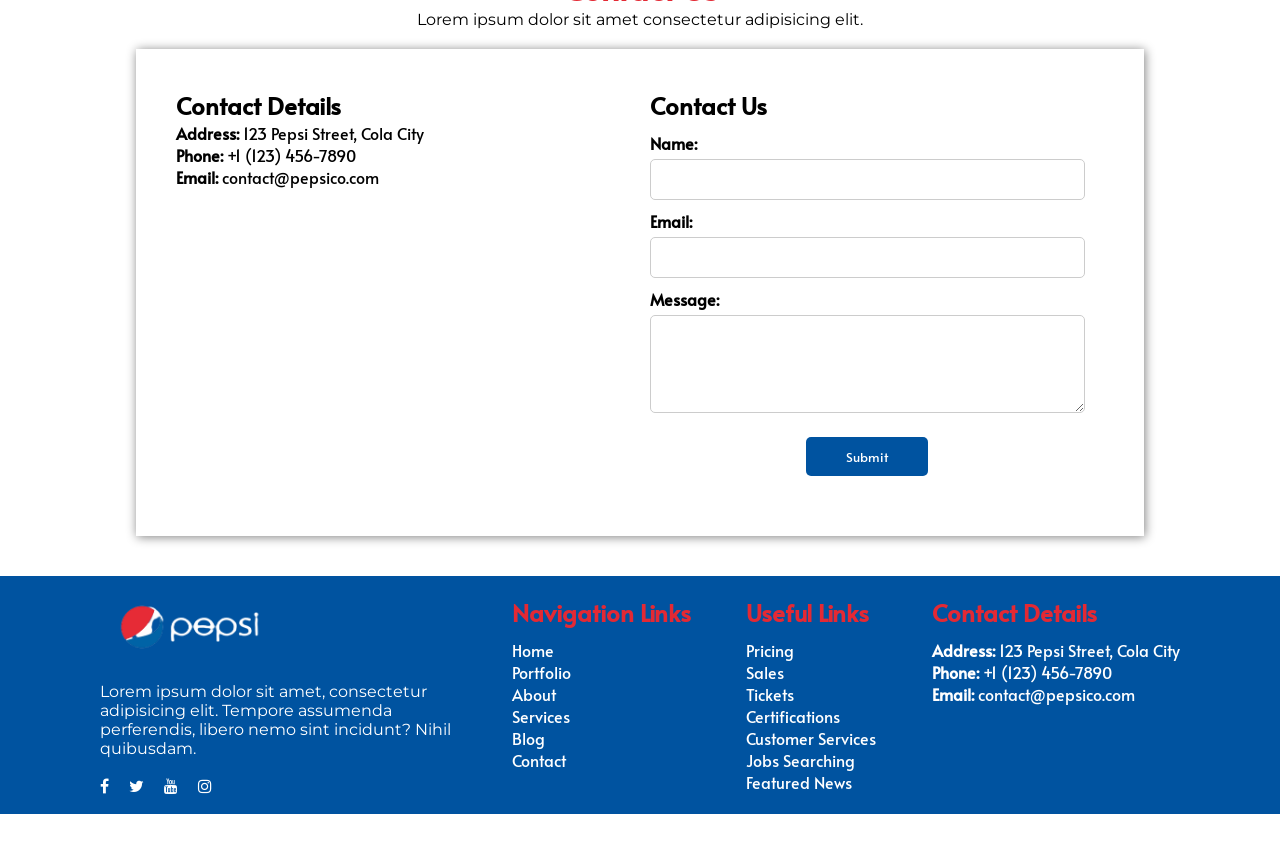
==== commit 1d804609: "Fourth Commit" ====
--- a/pepsi.html
+++ b/pepsi.html
@@ -26,9 +26,6 @@
                 <a href="">Social</a>
             </li>
             <li>
-                <a href="">Social</a>
-            </li>
-            <li>
                 <a href="">Media Center</a>
             </li>
         </ul>
@@ -43,7 +40,7 @@
 
     <!-- HERO SECTION -->
     <div class="hero">
-        <img src="pepsi images/Pepsi Splash.png" alt="" class="hero_1">
+        <img src="pepsi images/glass_pepsi.png" alt="" class="hero_1">
         <div class="hero_content">
             <p>Experience the Cool and Crisp Taste of Pure Refreshment</p>
             <h1>Refresh Your <span>Moments with Pepsi</span> </h1>
@@ -147,13 +144,13 @@
         </div>  
     </div>
 
-    <!-- Jobs -->
+    <!-- JOBS SECTION -->
     <div class="jobs">
         <h1 class="section_header">Job Search</h1>
         <p class="section_text">Lorem ipsum dolor sit amet consectetur adipisicing elit.</p>
 
         <div class="jobs_display">
-            <img src="pepsi images/About.jpg" alt="">
+            <img src="pepsi images/About-transformed.jpeg" alt="">
 
             <div class="jobs_content">
                 <p>Welcome to our Job's Section</p>
@@ -171,13 +168,14 @@
                 </ul>
 
                 <button class="sustainability_btn">
-                    Join Our Course
+                    Apply Now <i class="fa fa-angle-double-right" aria-hidden="true"></i>
                  </button>
                 
             </div>
         </div>
     </div>
 
+    <!-- CONTACT US SECTION -->
     <div class="contact-us">
         <h1 class="section_header">Contact Us</h1>
         <p class="section_text">Lorem ipsum dolor sit amet consectetur adipisicing elit.</p>
@@ -214,6 +212,7 @@
        
     </div>
 
+    <!-- FOOTER SECTION -->
     <div class="footer">
         <div class="footer_side one">
             <img src="pepsi images/pepsi_white.png" alt="" class="logo">
--- a/pepsi.css
+++ b/pepsi.css
@@ -71,10 +71,10 @@
     align-items: center;
     position: relative;
 }
-.hero_1{
+/* .hero_1{
     transition: transform 0.3s, opacity 0.3s; 
-    width: 31.5%;
-}
+    width: 26%;
+} */
 .hero_content{
     width: 60%;
     font-family: Montserrat;
@@ -130,30 +130,17 @@
     width: 24%;
     padding: 20px 10px;
     text-align: center;
-    color: white;
+    color: black;
     position: relative;
     height: 60vh;
-    /* border-radius: 4px; */
-}
-.card_1{
-    background-color: #0053A0;
-}
-.card_2{
-    background-color: #FF6347;
-}
-/* .card_2 .about_btn{
-    background-color: var(--pepsi-);
-} */
-.card_3{
-    background-color:  #7D3C98;
-}
-.card_4{
-    background-color: #00CC99;
+    border-radius: 4px;
+    box-shadow: 1px 1px 10px gray;
 }
 
 .card .fa{ 
     font-size: 80px;
     margin:20px auto;
+    color: var(--pepsi-blue);
 }
 .card p{
     margin:10px;
@@ -172,7 +159,7 @@
 .about_btn{
    position: absolute;
    bottom: 30px;
-   margin-left: -50px;
+   margin-left: -25%;
    width: 50%;
    border: none;
    height: 33px;
@@ -308,7 +295,7 @@
     margin: auto;
 }
 .contact-details, .contact-form {
-    width: 48%;
+    width: 49%;
     padding: 20px;
     /* border: 1px solid #ccc; */
     border-radius: 5px;
@@ -338,13 +325,15 @@
 
 .form_submit {
     display: inline-block;
-    padding: 10px 20px;
+    padding: 10px 40px;
     background-color: var(--pepsi-blue);
     color: #fff;
     border: none;
     border-radius: 5px;
     cursor: pointer;
     transition: background-color 0.3s ease;
+    margin:20px auto;
+    display: block;
 }
 
 .form_submit:hover {
@@ -360,13 +349,14 @@
     justify-content: space-between;
     padding: 20px 100px;
     font-family: "Montserrat";
+    margin: 40px 0px;
 }
 .footer_icons{
     display: flex;
     gap: 20px;
 }
 .one{
-    width: 24%;
+    width: 33%;
 }
 .one img{
     width: 50%;
@@ -385,5 +375,5 @@
     list-style: none;
 }
 .footer_side ul li:hover{
-     color: var(--pepsi-blue);
+     color: yellow;
 }
